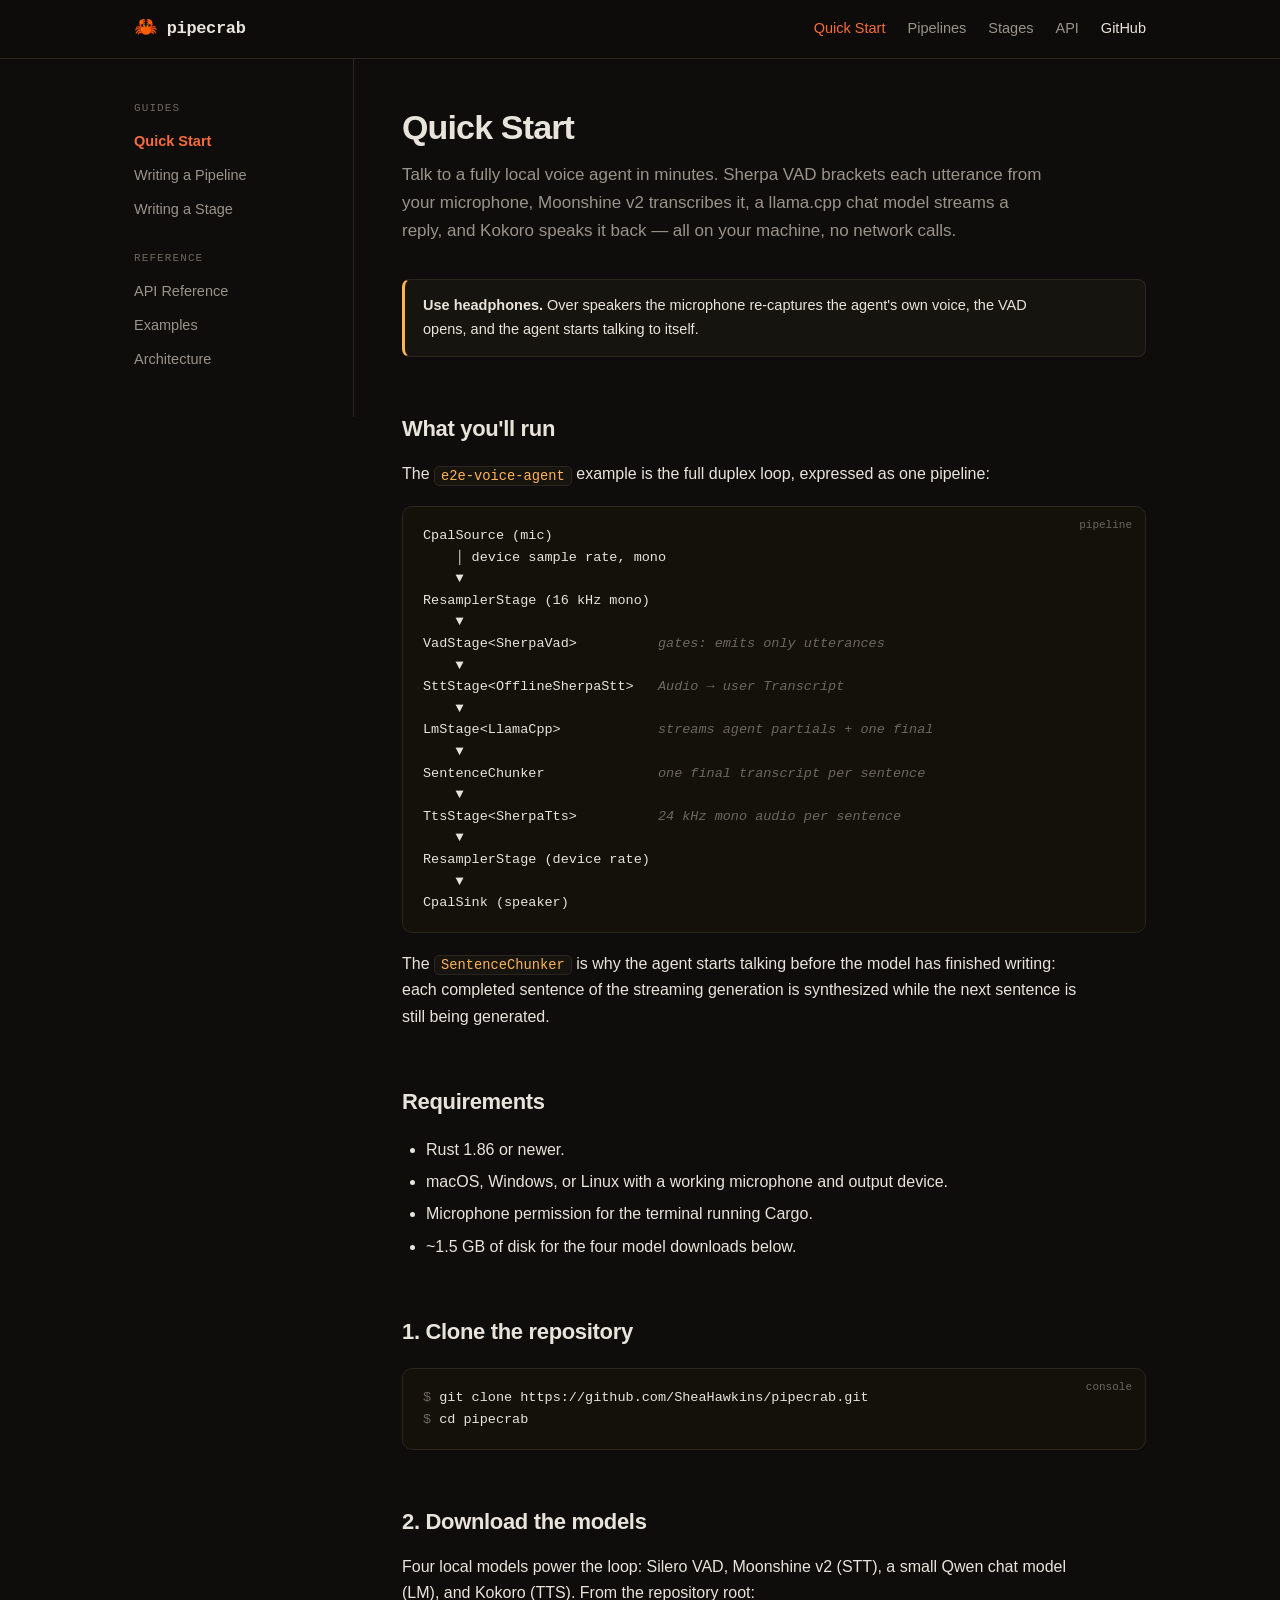
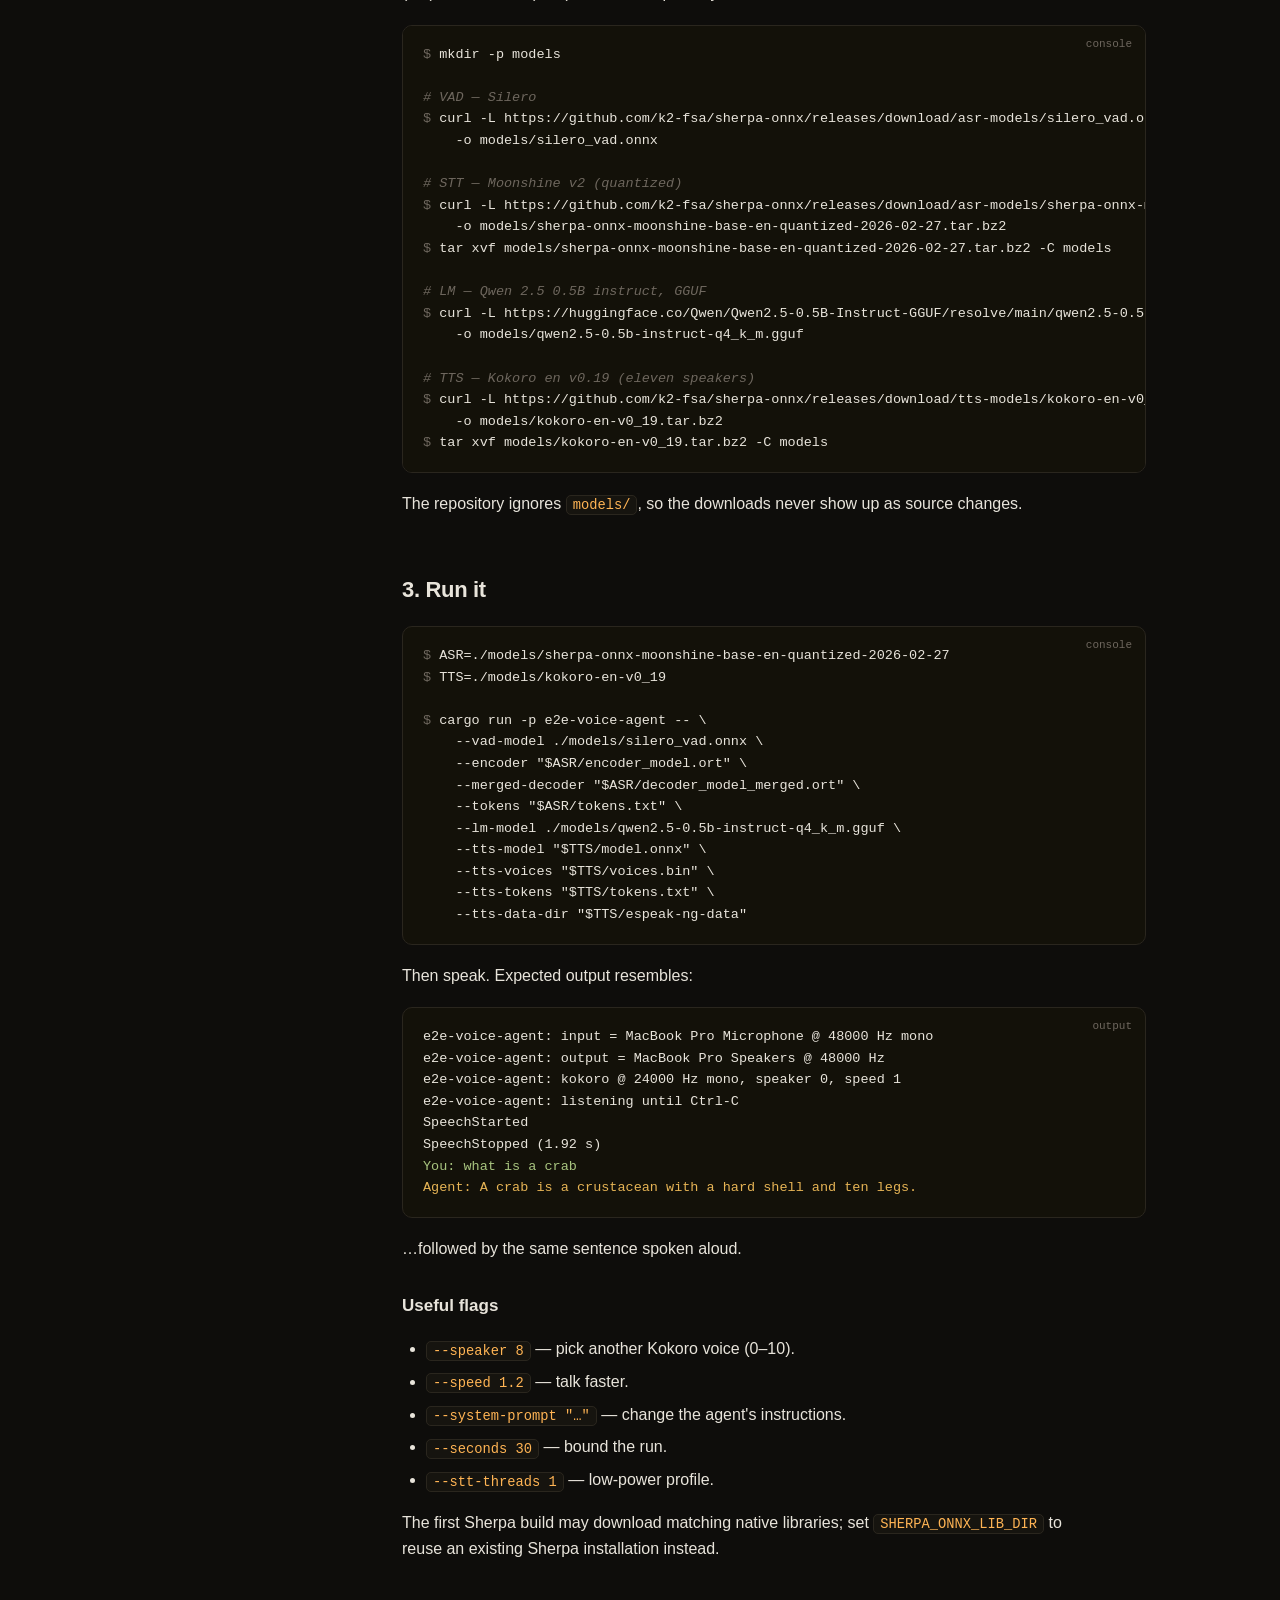
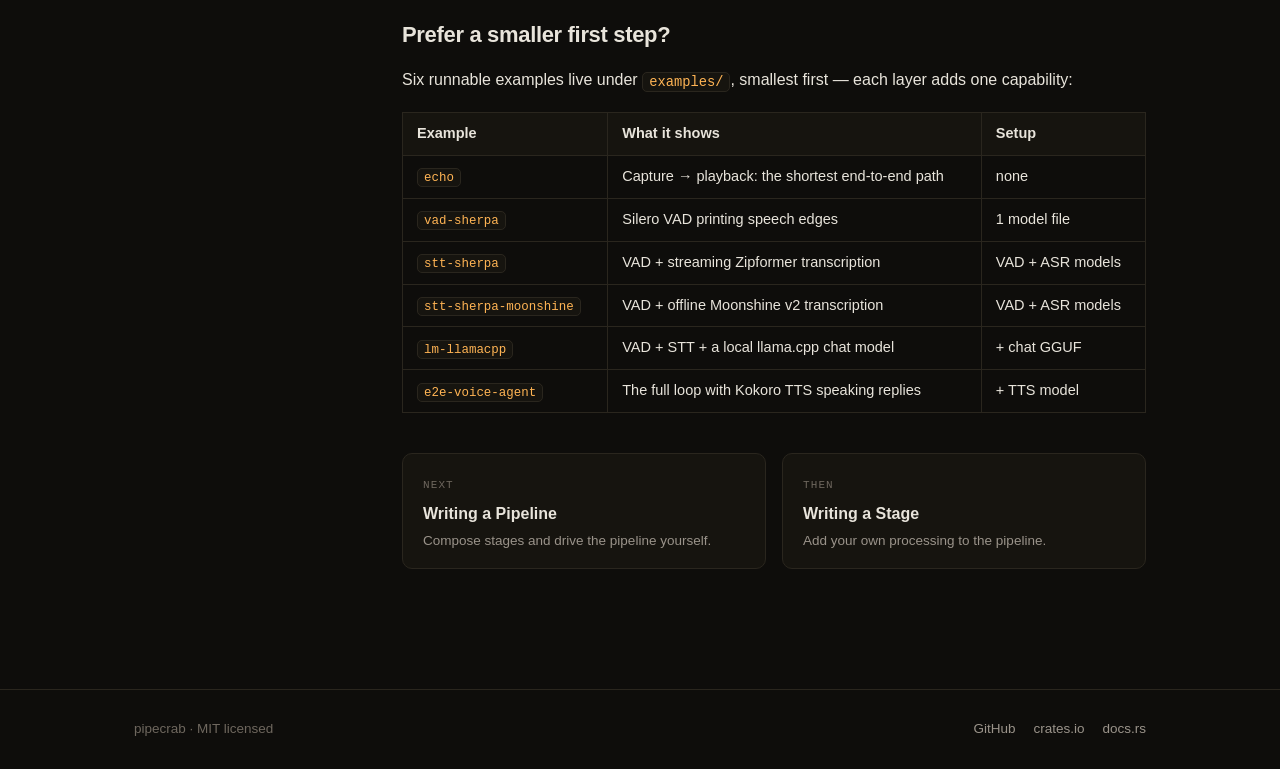
==== docs/site/quick-start/index.html @ 3d02d56a "docs: pipecrab.rs docsite with Pages deploy workflow A hand-rolled, dependency-free static site unde" ====
<!DOCTYPE html>
<html lang="en">
<head>
  <meta charset="utf-8">
  <meta name="viewport" content="width=device-width, initial-scale=1">
  <title>Quick Start — pipecrab</title>
  <meta name="description" content="Run pipecrab's fully local end-to-end voice agent — VAD, STT, LM, and TTS from microphone to speaker — in minutes.">
  <link rel="icon" href="data:image/svg+xml,<svg xmlns=%22http://www.w3.org/2000/svg%22 viewBox=%220 0 100 100%22><text y=%22.9em%22 font-size=%2290%22>🦀</text></svg>">
  <link rel="stylesheet" href="../style.css">
</head>
<body>

<header class="site-header">
  <div class="inner">
    <a class="brand" href="/"><span class="crab">🦀</span>pipecrab</a>
    <nav class="site-nav">
      <a class="active" href="/quick-start/">Quick Start</a>
      <a href="/writing-a-pipeline/">Pipelines</a>
      <a href="/writing-a-stage/">Stages</a>
      <a href="/api/">API</a>
      <a class="gh" href="https://github.com/SheaHawkins/pipecrab">GitHub</a>
    </nav>
  </div>
</header>

<div class="docs-wrap">
  <aside class="docs-sidebar">
    <div class="group">Guides</div>
    <a class="active" href="/quick-start/">Quick Start</a>
    <a href="/writing-a-pipeline/">Writing a Pipeline</a>
    <a href="/writing-a-stage/">Writing a Stage</a>
    <div class="group">Reference</div>
    <a href="/api/">API Reference</a>
    <a href="https://github.com/SheaHawkins/pipecrab/tree/main/examples">Examples</a>
    <a href="https://github.com/SheaHawkins/pipecrab/blob/main/ARCHITECTURE.md">Architecture</a>
  </aside>

  <main class="docs-main">
    <h1>Quick Start</h1>
    <p class="lede">
      Talk to a fully local voice agent in minutes. Sherpa VAD brackets each
      utterance from your microphone, Moonshine v2 transcribes it, a llama.cpp
      chat model streams a reply, and Kokoro speaks it back — all on your
      machine, no network calls.
    </p>

    <div class="callout warn">
      <p><strong>Use headphones.</strong> Over speakers the microphone
      re-captures the agent's own voice, the VAD opens, and the agent starts
      talking to itself.</p>
    </div>

    <h2 id="what-youll-run">What you'll run</h2>
    <p>
      The <a href="https://github.com/SheaHawkins/pipecrab/tree/main/examples/e2e-voice-agent"><code>e2e-voice-agent</code></a>
      example is the full duplex loop, expressed as one pipeline:
    </p>
    <div class="code-card"><span class="lang">pipeline</span>
<pre>CpalSource (mic)
    │ device sample rate, mono
    ▼
ResamplerStage (16 kHz mono)
    ▼
VadStage&lt;SherpaVad&gt;          <span class="cm">gates: emits only utterances</span>
    ▼
SttStage&lt;OfflineSherpaStt&gt;   <span class="cm">Audio → user Transcript</span>
    ▼
LmStage&lt;LlamaCpp&gt;            <span class="cm">streams agent partials + one final</span>
    ▼
SentenceChunker              <span class="cm">one final transcript per sentence</span>
    ▼
TtsStage&lt;SherpaTts&gt;          <span class="cm">24 kHz mono audio per sentence</span>
    ▼
ResamplerStage (device rate)
    ▼
CpalSink (speaker)</pre>
    </div>
    <p>
      The <code>SentenceChunker</code> is why the agent starts talking before
      the model has finished writing: each completed sentence of the streaming
      generation is synthesized while the next sentence is still being
      generated.
    </p>

    <h2 id="requirements">Requirements</h2>
    <ul>
      <li>Rust 1.86 or newer.</li>
      <li>macOS, Windows, or Linux with a working microphone and output device.</li>
      <li>Microphone permission for the terminal running Cargo.</li>
      <li>~1.5 GB of disk for the four model downloads below.</li>
    </ul>

    <h2 id="clone">1. Clone the repository</h2>
    <div class="code-card"><span class="lang">console</span>
<pre><span class="pr">$</span> git clone https://github.com/SheaHawkins/pipecrab.git
<span class="pr">$</span> cd pipecrab</pre>
    </div>

    <h2 id="models">2. Download the models</h2>
    <p>
      Four local models power the loop: Silero VAD, Moonshine v2 (STT), a small
      Qwen chat model (LM), and Kokoro (TTS). From the repository root:
    </p>
    <div class="code-card"><span class="lang">console</span>
<pre><span class="pr">$</span> mkdir -p models

<span class="cm"># VAD — Silero</span>
<span class="pr">$</span> curl -L https://github.com/k2-fsa/sherpa-onnx/releases/download/asr-models/silero_vad.onnx \
    -o models/silero_vad.onnx

<span class="cm"># STT — Moonshine v2 (quantized)</span>
<span class="pr">$</span> curl -L https://github.com/k2-fsa/sherpa-onnx/releases/download/asr-models/sherpa-onnx-moonshine-base-en-quantized-2026-02-27.tar.bz2 \
    -o models/sherpa-onnx-moonshine-base-en-quantized-2026-02-27.tar.bz2
<span class="pr">$</span> tar xvf models/sherpa-onnx-moonshine-base-en-quantized-2026-02-27.tar.bz2 -C models

<span class="cm"># LM — Qwen 2.5 0.5B instruct, GGUF</span>
<span class="pr">$</span> curl -L https://huggingface.co/Qwen/Qwen2.5-0.5B-Instruct-GGUF/resolve/main/qwen2.5-0.5b-instruct-q4_k_m.gguf \
    -o models/qwen2.5-0.5b-instruct-q4_k_m.gguf

<span class="cm"># TTS — Kokoro en v0.19 (eleven speakers)</span>
<span class="pr">$</span> curl -L https://github.com/k2-fsa/sherpa-onnx/releases/download/tts-models/kokoro-en-v0_19.tar.bz2 \
    -o models/kokoro-en-v0_19.tar.bz2
<span class="pr">$</span> tar xvf models/kokoro-en-v0_19.tar.bz2 -C models</pre>
    </div>
    <p>
      The repository ignores <code>models/</code>, so the downloads never show
      up as source changes.
    </p>

    <h2 id="run">3. Run it</h2>
    <div class="code-card"><span class="lang">console</span>
<pre><span class="pr">$</span> ASR=./models/sherpa-onnx-moonshine-base-en-quantized-2026-02-27
<span class="pr">$</span> TTS=./models/kokoro-en-v0_19

<span class="pr">$</span> cargo run -p e2e-voice-agent -- \
    --vad-model ./models/silero_vad.onnx \
    --encoder "$ASR/encoder_model.ort" \
    --merged-decoder "$ASR/decoder_model_merged.ort" \
    --tokens "$ASR/tokens.txt" \
    --lm-model ./models/qwen2.5-0.5b-instruct-q4_k_m.gguf \
    --tts-model "$TTS/model.onnx" \
    --tts-voices "$TTS/voices.bin" \
    --tts-tokens "$TTS/tokens.txt" \
    --tts-data-dir "$TTS/espeak-ng-data"</pre>
    </div>
    <p>Then speak. Expected output resembles:</p>
    <div class="code-card"><span class="lang">output</span>
<pre>e2e-voice-agent: input = MacBook Pro Microphone @ 48000 Hz mono
e2e-voice-agent: output = MacBook Pro Speakers @ 48000 Hz
e2e-voice-agent: kokoro @ 24000 Hz mono, speaker 0, speed 1
e2e-voice-agent: listening until Ctrl-C
SpeechStarted
SpeechStopped (1.92 s)
<span class="st">You: what is a crab</span>
<span class="ty">Agent: A crab is a crustacean with a hard shell and ten legs.</span></pre>
    </div>
    <p>…followed by the same sentence spoken aloud.</p>

    <h3 id="flags">Useful flags</h3>
    <ul>
      <li><code>--speaker 8</code> — pick another Kokoro voice (0–10).</li>
      <li><code>--speed 1.2</code> — talk faster.</li>
      <li><code>--system-prompt "…"</code> — change the agent's instructions.</li>
      <li><code>--seconds 30</code> — bound the run.</li>
      <li><code>--stt-threads 1</code> — low-power profile.</li>
    </ul>
    <p>
      The first Sherpa build may download matching native libraries; set
      <code>SHERPA_ONNX_LIB_DIR</code> to reuse an existing Sherpa
      installation instead.
    </p>

    <h2 id="smaller">Prefer a smaller first step?</h2>
    <p>
      Six runnable examples live under
      <a href="https://github.com/SheaHawkins/pipecrab/tree/main/examples"><code>examples/</code></a>,
      smallest first — each layer adds one capability:
    </p>
    <table>
      <thead><tr><th>Example</th><th>What it shows</th><th>Setup</th></tr></thead>
      <tbody>
        <tr><td><a href="https://github.com/SheaHawkins/pipecrab/tree/main/examples/echo"><code>echo</code></a></td><td>Capture → playback: the shortest end-to-end path</td><td>none</td></tr>
        <tr><td><a href="https://github.com/SheaHawkins/pipecrab/tree/main/examples/vad-sherpa"><code>vad-sherpa</code></a></td><td>Silero VAD printing speech edges</td><td>1 model file</td></tr>
        <tr><td><a href="https://github.com/SheaHawkins/pipecrab/tree/main/examples/stt-sherpa"><code>stt-sherpa</code></a></td><td>VAD + streaming Zipformer transcription</td><td>VAD + ASR models</td></tr>
        <tr><td><a href="https://github.com/SheaHawkins/pipecrab/tree/main/examples/stt-sherpa-moonshine"><code>stt-sherpa-moonshine</code></a></td><td>VAD + offline Moonshine v2 transcription</td><td>VAD + ASR models</td></tr>
        <tr><td><a href="https://github.com/SheaHawkins/pipecrab/tree/main/examples/lm-llamacpp"><code>lm-llamacpp</code></a></td><td>VAD + STT + a local llama.cpp chat model</td><td>+ chat GGUF</td></tr>
        <tr><td><a href="https://github.com/SheaHawkins/pipecrab/tree/main/examples/e2e-voice-agent"><code>e2e-voice-agent</code></a></td><td>The full loop with Kokoro TTS speaking replies</td><td>+ TTS model</td></tr>
      </tbody>
    </table>

    <div class="next-links">
      <a href="/writing-a-pipeline/">
        <span class="label">Next</span>
        <div class="title">Writing a Pipeline</div>
        <div class="desc">Compose stages and drive the pipeline yourself.</div>
      </a>
      <a href="/writing-a-stage/">
        <span class="label">Then</span>
        <div class="title">Writing a Stage</div>
        <div class="desc">Add your own processing to the pipeline.</div>
      </a>
    </div>
  </main>
</div>

<footer class="site-footer">
  <div class="inner">
    <span>pipecrab · MIT licensed</span>
    <span class="links">
      <a href="https://github.com/SheaHawkins/pipecrab">GitHub</a>
      <a href="https://crates.io/crates/pipecrab">crates.io</a>
      <a href="https://docs.rs/pipecrab">docs.rs</a>
    </span>
  </div>
</footer>

</body>
</html>
---- docs/site/style.css ----
/* pipecrab.rs — hand-rolled, dependency-free stylesheet. Dark, warm, classy. */

:root {
  --bg: #0e0d0b;
  --bg-raise: #16140f;
  --bg-code: #131109;
  --line: #2a261e;
  --text: #e8e4db;
  --muted: #9a938a;
  --faint: #6e675e;
  --accent: #f76b3c;
  --accent-soft: #ffb454;
  --link: #e8a04c;
  /* syntax */
  --sy-kw: #f97e51;
  --sy-ty: #e6b455;
  --sy-st: #a8c47f;
  --sy-fn: #7fb4ca;
  --sy-cm: #6e675e;
  --sy-nm: #d19a66;
  --sy-mc: #c792b9;
  --mono: ui-monospace, "SF Mono", SFMono-Regular, Menlo, Consolas,
    "Liberation Mono", monospace;
  --sans: ui-sans-serif, -apple-system, "Segoe UI", Inter, Roboto, Helvetica,
    Arial, sans-serif;
}

* { box-sizing: border-box; }

html { scroll-behavior: smooth; }

body {
  margin: 0;
  background: var(--bg);
  color: var(--text);
  font-family: var(--sans);
  font-size: 16px;
  line-height: 1.65;
  -webkit-font-smoothing: antialiased;
}

a { color: var(--link); text-decoration: none; }
a:hover { text-decoration: underline; text-underline-offset: 3px; }

::selection { background: rgba(247, 107, 60, 0.35); }

/* ---------- header ---------- */

.site-header {
  position: sticky;
  top: 0;
  z-index: 10;
  background: rgba(14, 13, 11, 0.88);
  backdrop-filter: blur(8px);
  border-bottom: 1px solid var(--line);
}

.site-header .inner {
  max-width: 1060px;
  margin: 0 auto;
  padding: 0 24px;
  height: 58px;
  display: flex;
  align-items: center;
  gap: 28px;
}

.brand {
  font-family: var(--mono);
  font-weight: 700;
  font-size: 17px;
  color: var(--text);
  letter-spacing: -0.02em;
  display: flex;
  align-items: center;
  gap: 9px;
}
.brand:hover { text-decoration: none; color: var(--accent); }
.brand .crab { font-size: 19px; }

.site-nav {
  display: flex;
  gap: 22px;
  margin-left: auto;
  font-size: 14.5px;
}
.site-nav a { color: var(--muted); }
.site-nav a:hover { color: var(--text); text-decoration: none; }
.site-nav a.active { color: var(--accent); }
.site-nav a.gh { color: var(--text); }

/* ---------- landing hero ---------- */

.hero {
  max-width: 1060px;
  margin: 0 auto;
  padding: 88px 24px 56px;
  display: grid;
  grid-template-columns: minmax(0, 5fr) minmax(0, 6fr);
  gap: 56px;
  align-items: center;
}

.hero h1 {
  font-size: 46px;
  line-height: 1.12;
  letter-spacing: -0.03em;
  margin: 0 0 18px;
  font-weight: 750;
}
.hero h1 em {
  font-style: normal;
  color: var(--accent);
}

.hero .tagline {
  color: var(--muted);
  font-size: 18px;
  margin: 0 0 30px;
  max-width: 46ch;
}

.hero .cta {
  display: flex;
  gap: 14px;
  flex-wrap: wrap;
  align-items: center;
}

.btn {
  display: inline-block;
  padding: 10px 20px;
  border-radius: 8px;
  font-size: 15px;
  font-weight: 600;
  border: 1px solid transparent;
}
.btn:hover { text-decoration: none; }
.btn.primary { background: var(--accent); color: #16100b; }
.btn.primary:hover { background: var(--accent-soft); }
.btn.ghost { border-color: var(--line); color: var(--text); }
.btn.ghost:hover { border-color: var(--faint); }

.hero .install {
  margin-top: 26px;
  font-family: var(--mono);
  font-size: 13.5px;
  color: var(--muted);
}
.hero .install code {
  background: var(--bg-code);
  border: 1px solid var(--line);
  border-radius: 6px;
  padding: 6px 12px;
  color: var(--text);
}

/* ---------- code blocks ---------- */

pre {
  background: var(--bg-code);
  border: 1px solid var(--line);
  border-radius: 10px;
  padding: 18px 20px;
  overflow-x: auto;
  font-family: var(--mono);
  font-size: 13.5px;
  line-height: 1.6;
  margin: 0;
}

code { font-family: var(--mono); }

p code, li code, td code, h2 code, h3 code {
  background: var(--bg-raise);
  border: 1px solid var(--line);
  border-radius: 5px;
  padding: 1.5px 6px;
  font-size: 0.86em;
  color: var(--accent-soft);
  white-space: nowrap;
}

pre .kw { color: var(--sy-kw); }
pre .ty { color: var(--sy-ty); }
pre .st { color: var(--sy-st); }
pre .fn { color: var(--sy-fn); }
pre .cm { color: var(--sy-cm); font-style: italic; }
pre .nm { color: var(--sy-nm); }
pre .mc { color: var(--sy-mc); }
pre .pr { color: var(--faint); } /* shell prompt */

.code-card { position: relative; }
.code-card .lang {
  position: absolute;
  top: 10px;
  right: 14px;
  font-family: var(--mono);
  font-size: 11px;
  color: var(--faint);
  text-transform: lowercase;
  user-select: none;
}

/* ---------- landing sections ---------- */

.section {
  max-width: 1060px;
  margin: 0 auto;
  padding: 56px 24px;
  border-top: 1px solid var(--line);
}

.section > h2 {
  font-size: 26px;
  letter-spacing: -0.02em;
  margin: 0 0 8px;
}
.section > .sub {
  color: var(--muted);
  margin: 0 0 34px;
  max-width: 68ch;
}

.feature-grid {
  display: grid;
  grid-template-columns: repeat(3, minmax(0, 1fr));
  gap: 18px;
}

.feature {
  background: var(--bg-raise);
  border: 1px solid var(--line);
  border-radius: 10px;
  padding: 20px 22px;
}
.feature h3 {
  margin: 0 0 8px;
  font-size: 16px;
  letter-spacing: -0.01em;
}
.feature h3 .dot { color: var(--accent); margin-right: 7px; }
.feature p {
  margin: 0;
  color: var(--muted);
  font-size: 14.5px;
  line-height: 1.6;
}
.feature p code { white-space: nowrap; }

/* flow diagram */

.flow {
  font-family: var(--mono);
  font-size: 13.5px;
  display: flex;
  flex-wrap: wrap;
  gap: 10px;
  align-items: center;
}
.flow .node {
  background: var(--bg-raise);
  border: 1px solid var(--line);
  border-radius: 8px;
  padding: 8px 14px;
  white-space: nowrap;
}
.flow .node small { display: block; color: var(--faint); font-size: 11px; }
.flow .arrow { color: var(--accent); user-select: none; }

/* platform matrix */

table {
  border-collapse: collapse;
  width: 100%;
  font-size: 14.5px;
}
th, td {
  border: 1px solid var(--line);
  padding: 9px 14px;
  text-align: left;
}
th { background: var(--bg-raise); font-weight: 600; }
td.c, th.c { text-align: center; }

.legend { color: var(--faint); font-size: 13px; margin-top: 10px; }

/* ---------- docs layout ---------- */

.docs-wrap {
  max-width: 1060px;
  margin: 0 auto;
  padding: 0 24px;
  display: grid;
  grid-template-columns: 220px minmax(0, 1fr);
  gap: 48px;
}

.docs-sidebar {
  padding: 40px 0;
  border-right: 1px solid var(--line);
  align-self: start;
  position: sticky;
  top: 58px;
  font-size: 14.5px;
}
.docs-sidebar .group {
  font-family: var(--mono);
  font-size: 11px;
  text-transform: uppercase;
  letter-spacing: 0.1em;
  color: var(--faint);
  margin: 22px 0 8px;
}
.docs-sidebar .group:first-child { margin-top: 0; }
.docs-sidebar a {
  display: block;
  color: var(--muted);
  padding: 5px 0;
}
.docs-sidebar a:hover { color: var(--text); text-decoration: none; }
.docs-sidebar a.active { color: var(--accent); font-weight: 600; }

.docs-main {
  padding: 40px 0 80px;
  min-width: 0;
}

.docs-main h1 {
  font-size: 34px;
  letter-spacing: -0.025em;
  margin: 0 0 6px;
}
.docs-main .lede {
  color: var(--muted);
  font-size: 17px;
  margin: 0 0 34px;
  max-width: 68ch;
}
.docs-main h2 {
  font-size: 22px;
  letter-spacing: -0.015em;
  margin: 44px 0 14px;
  padding-top: 10px;
}
.docs-main h3 { font-size: 17px; margin: 30px 0 10px; }
.docs-main p, .docs-main li { max-width: 76ch; }
.docs-main p { margin: 14px 0; }
.docs-main pre { margin: 18px 0; }
.docs-main table { margin: 18px 0; }
.docs-main ul, .docs-main ol { padding-left: 24px; }
.docs-main li { margin: 6px 0; }

.callout {
  border: 1px solid var(--line);
  border-left: 3px solid var(--accent);
  background: var(--bg-raise);
  border-radius: 8px;
  padding: 14px 18px;
  margin: 18px 0;
  font-size: 14.5px;
}
.callout.warn { border-left-color: var(--accent-soft); }
.callout p { margin: 0; }
.callout p + p { margin-top: 8px; }

.next-links {
  display: grid;
  grid-template-columns: repeat(auto-fit, minmax(240px, 1fr));
  gap: 16px;
  margin-top: 40px;
}
.next-links a {
  display: block;
  background: var(--bg-raise);
  border: 1px solid var(--line);
  border-radius: 10px;
  padding: 16px 20px;
  color: var(--text);
}
.next-links a:hover { border-color: var(--accent); text-decoration: none; }
.next-links .label {
  font-family: var(--mono);
  font-size: 11px;
  text-transform: uppercase;
  letter-spacing: 0.1em;
  color: var(--faint);
}
.next-links .title { font-weight: 600; margin-top: 4px; }
.next-links .desc { color: var(--muted); font-size: 13.5px; margin-top: 3px; }

/* ---------- footer ---------- */

.site-footer {
  border-top: 1px solid var(--line);
  margin-top: 40px;
}
.site-footer .inner {
  max-width: 1060px;
  margin: 0 auto;
  padding: 28px 24px;
  display: flex;
  flex-wrap: wrap;
  gap: 18px;
  justify-content: space-between;
  color: var(--faint);
  font-size: 13.5px;
}
.site-footer a { color: var(--muted); }
.site-footer .links { display: flex; gap: 18px; }

/* ---------- responsive ---------- */

@media (max-width: 900px) {
  .hero { grid-template-columns: 1fr; padding-top: 56px; gap: 36px; }
  .hero h1 { font-size: 36px; }
  .feature-grid { grid-template-columns: 1fr; }
  .docs-wrap { grid-template-columns: 1fr; gap: 0; }
  .docs-sidebar {
    position: static;
    border-right: none;
    border-bottom: 1px solid var(--line);
    padding: 24px 0;
  }
}
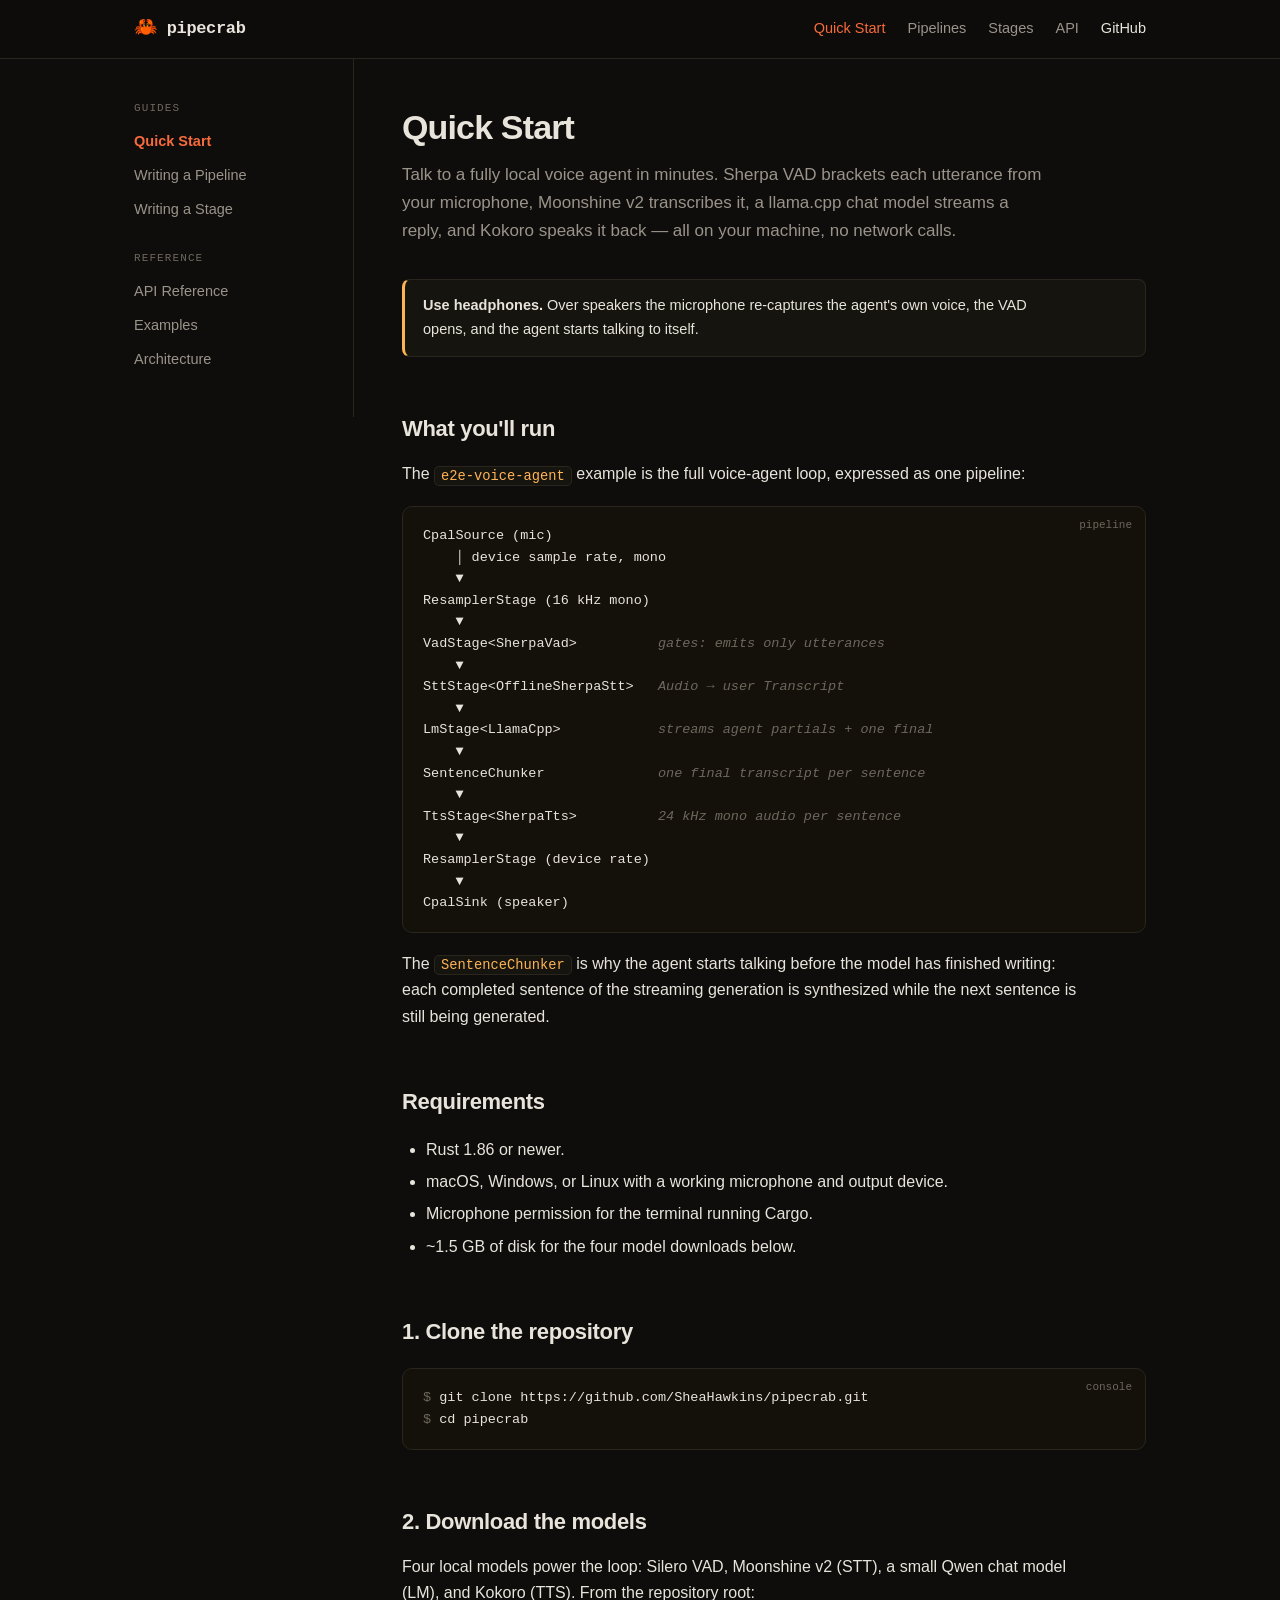
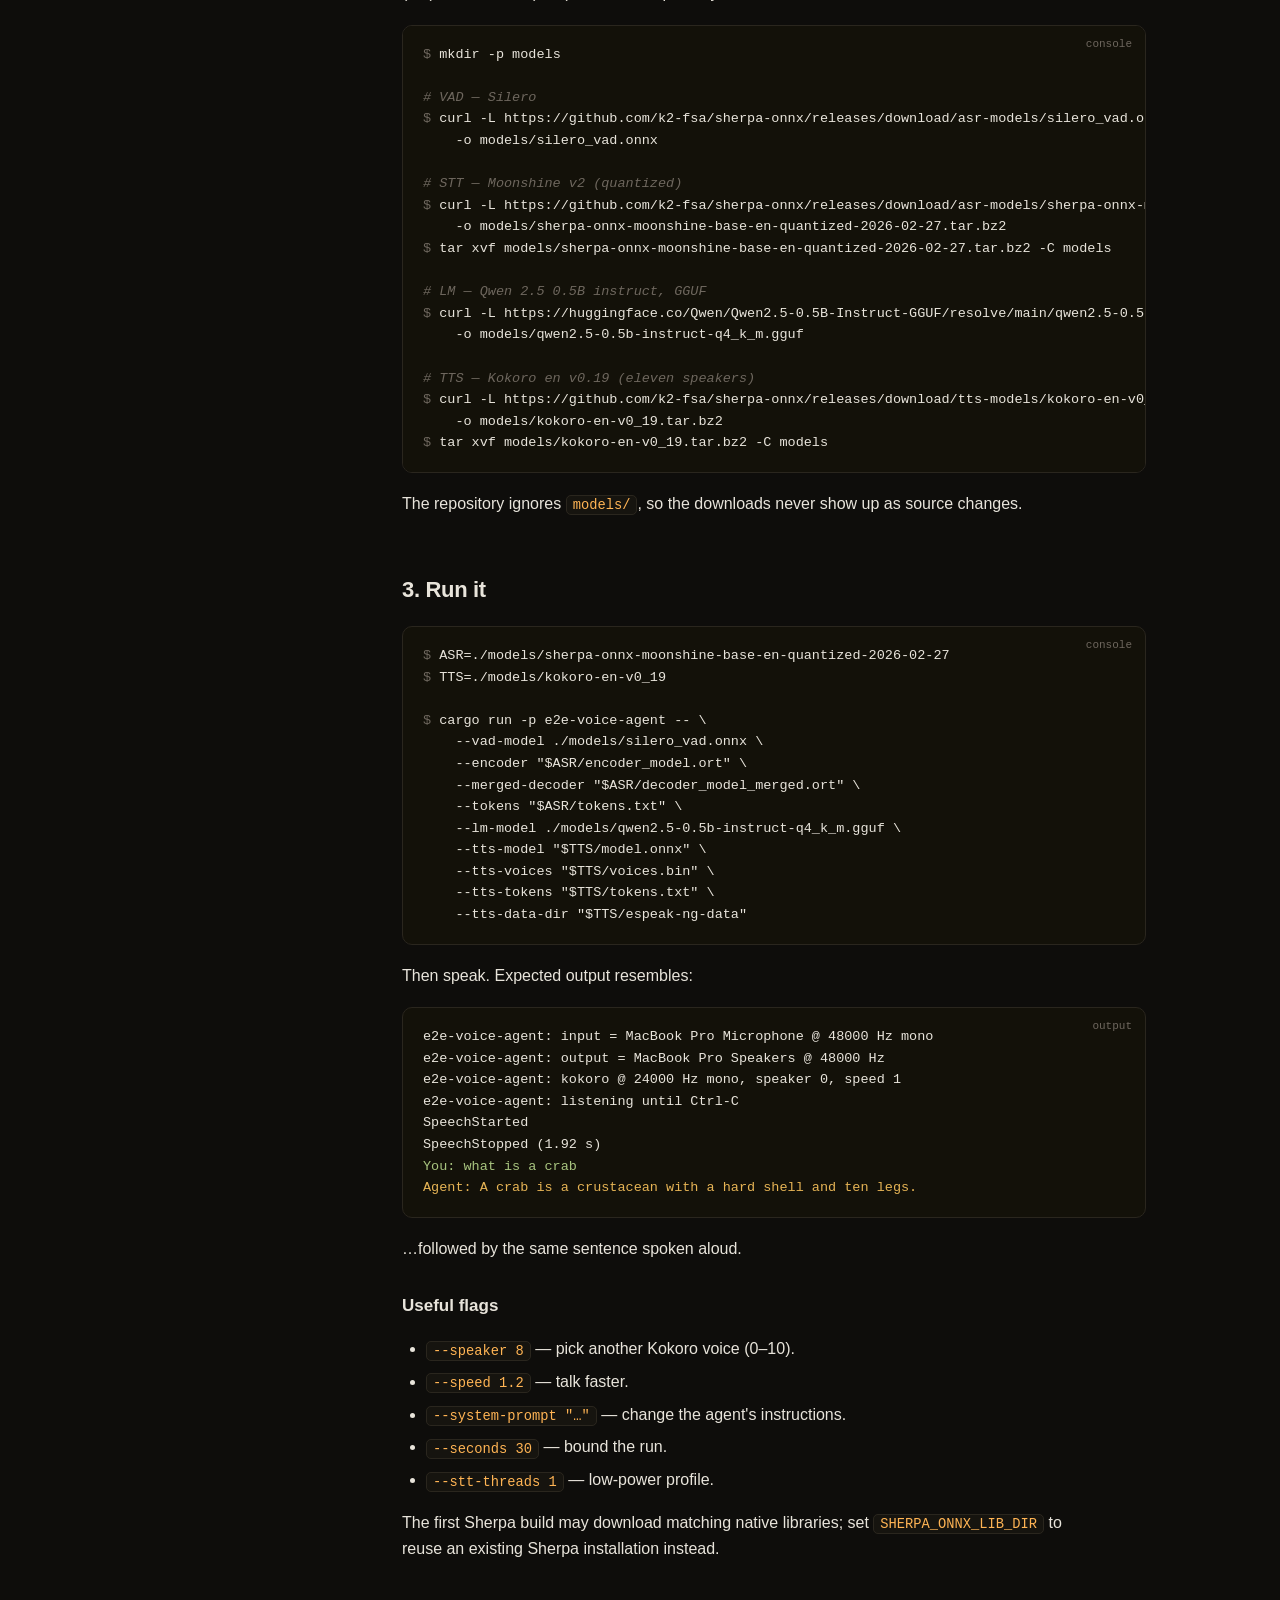
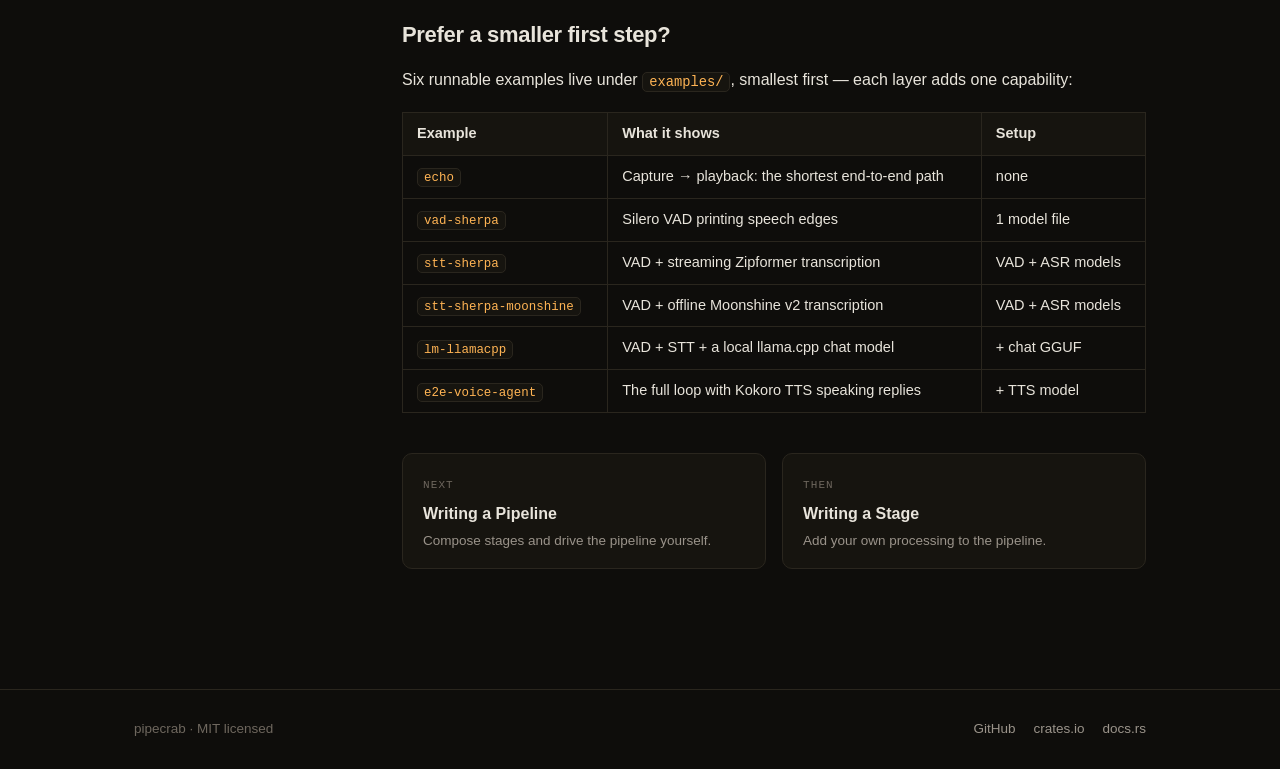
==== commit 78ce4cd6: "docs: drop 'duplex', lead with building voice agents Co-Authored-By: Claude Fable 5 <noreply@anthrop" ====
--- a/docs/site/quick-start/index.html
+++ b/docs/site/quick-start/index.html
@@ -53,7 +53,7 @@
     <h2 id="what-youll-run">What you'll run</h2>
     <p>
       The <a href="https://github.com/SheaHawkins/pipecrab/tree/main/examples/e2e-voice-agent"><code>e2e-voice-agent</code></a>
-      example is the full duplex loop, expressed as one pipeline:
+      example is the full voice-agent loop, expressed as one pipeline:
     </p>
     <div class="code-card"><span class="lang">pipeline</span>
 <pre>CpalSource (mic)
